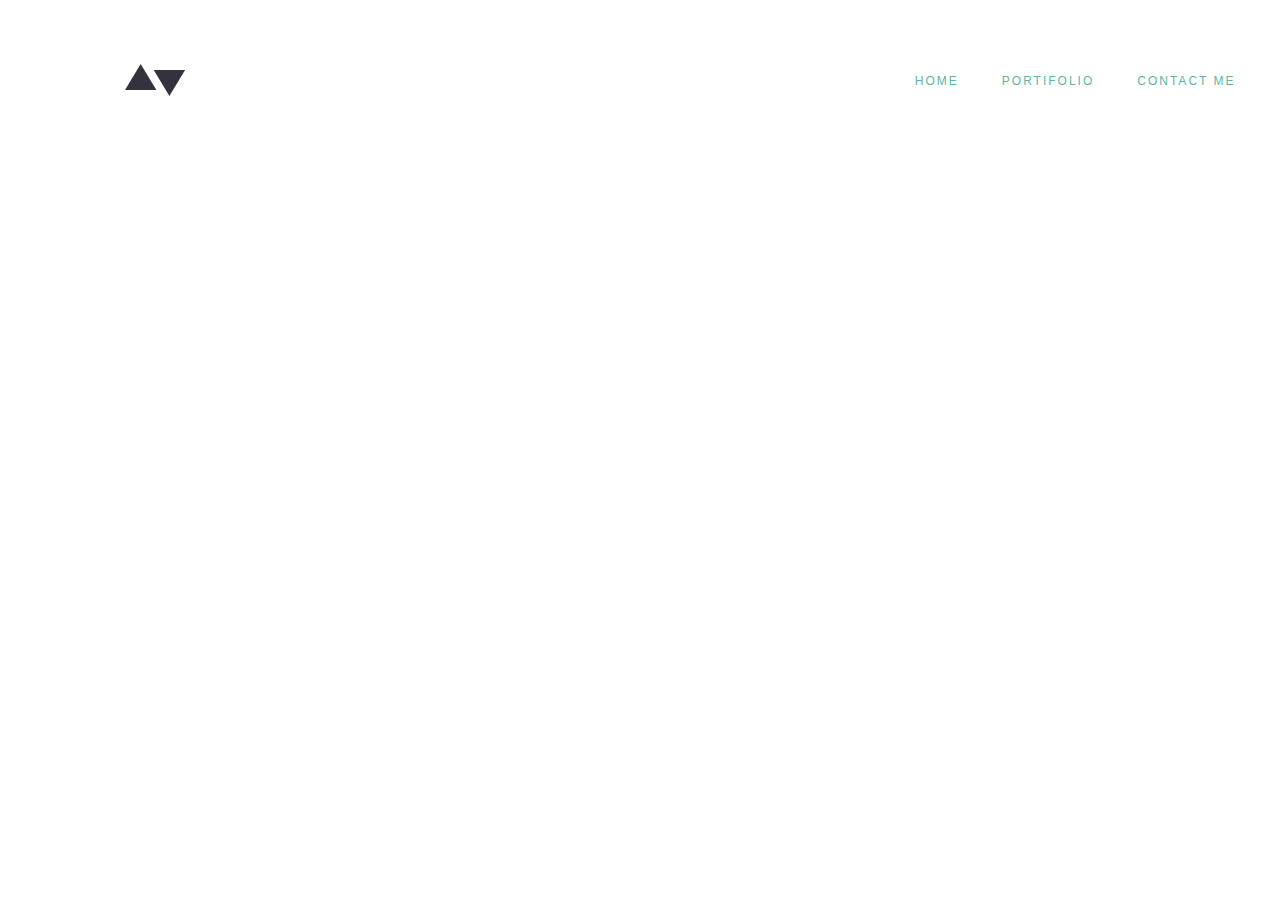
==== 1page/index.html @ a8e0e72b "test" ====
<!DOCTYPE html>
<html lang="en">

<head>
    <meta charset="UTF-8">
    <meta name="viewport" content="width=device-width, initial-scale=1.0">
    <link rel="logo " href="./asserts/img/svg/header img.svg">
    <link rel="stylesheet" href="./css/main.css">
    <title> <!-- site-name  --> </title>
</head>

<body>
    <div class="container">
        <header>
            <div class="header">
                <img src="./asserts/img/svg/header img.svg" alt="logo">
                <ul>
                    <li><a href="../1page/index.html">Home</a></li>
                    <li><a href="../2page/portifolio.html">Portifolio</a></li>
                    <li><a href="+998931050011">Contact me</a></li>
                </ul>
            </div>
        </header>
        <main>
            <div class="hero">


















            </div>



















        </main>




























    </div>






















</body>

</html>
---- 1page/css/main.css ----
@import url("https://fonts.googleapis.com/css2?family=Ibarra+Real+Nova:wght@400;700&family=Public+Sans&display=swap");
*::before,
*::after,
* {
  margin: 0;
  padding: 0;
  box-sizing: border-box;
}

body {
  font-family: sans-serif;
}

ul {
  list-style: none;
}

a {
  display: inline-block;
  text-decoration: none;
}

span {
  display: inline-block;
}

button {
  cursor: pointer;
}

img {
  display: inline-block;
}

.container {
  width: 1071px;
  padding: 0 20px;
  margin: 0 auto;
}

.header {
  display: flex;
  align-items: center;
  justify-content: space-between;
  margin-top: 64px;
  width: 1111px;
  height: 32px;
}
.header > ul {
  display: flex;
  align-items: center;
  gap: 43px;
}
.header > ul > li > a {
  color: #5FB4A2;
  font-size: 12px;
  font-style: normal;
  font-weight: 400;
  line-height: normal;
  letter-spacing: 2px;
  text-transform: uppercase;
}
.header > ul > li > a:active {
  color: #33323D;
  transition: all 3 ease;
}

.hero {
  width: 1111px;
  height: 798px;
  background-image: url("../../asserts/img/tvimg.png");
  background-repeat: no-repeat;
}/*# sourceMappingURL=main.css.map */
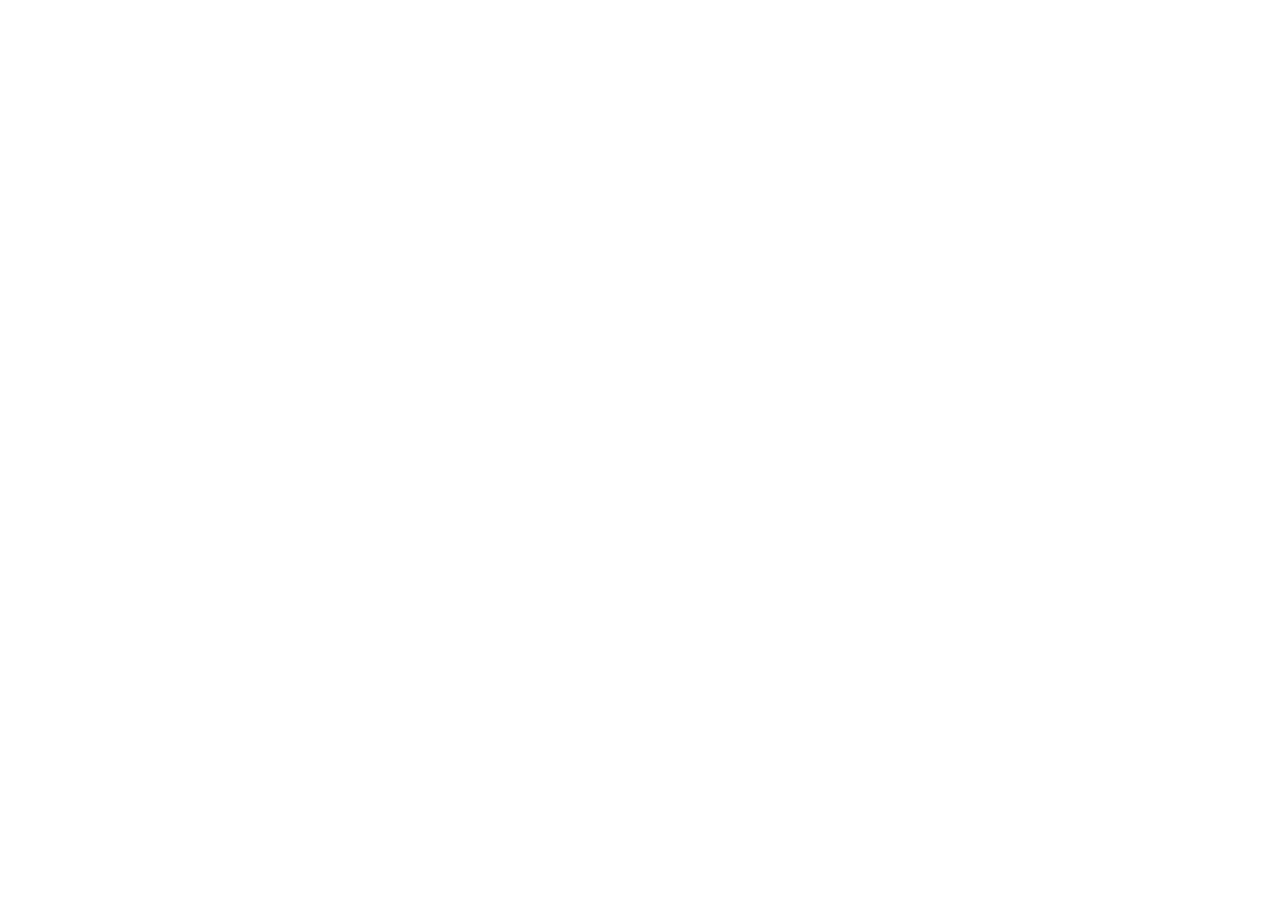
==== commit 584ddd6b: "testt" ====
--- a/1page/index.html
+++ b/1page/index.html
@@ -1,118 +1,12 @@
 <!DOCTYPE html>
 <html lang="en">
-
 <head>
     <meta charset="UTF-8">
     <meta name="viewport" content="width=device-width, initial-scale=1.0">
-    <link rel="logo " href="./asserts/img/svg/header img.svg">
     <link rel="stylesheet" href="./css/main.css">
     <title> <!-- site-name  --> </title>
 </head>
-
 <body>
-    <div class="container">
-        <header>
-            <div class="header">
-                <img src="./asserts/img/svg/header img.svg" alt="logo">
-                <ul>
-                    <li><a href="../1page/index.html">Home</a></li>
-                    <li><a href="../2page/portifolio.html">Portifolio</a></li>
-                    <li><a href="+998931050011">Contact me</a></li>
-                </ul>
-            </div>
-        </header>
-        <main>
-            <div class="hero">
-
-
-
-
-
-
-
-
-
-
-
-
-
-
-
-
-
-
-            </div>
-
-
-
-
-
-
-
-
-
-
-
-
-
-
-
-
-
-
-
-        </main>
-
-
-
-
-
-
-
-
-
-
-
-
-
-
-
-
-
-
-
-
-
-
-
-
-
-
-
-
-    </div>
-
-
-
-
-
-
-
-
-
-
-
-
-
-
-
-
-
-
-
-
-
-
+    
 </body>
-
 </html>--- a/1page/css/main.css
+++ b/1page/css/main.css
@@ -33,41 +33,13 @@
 }
 
 .container {
-  width: 1071px;
   padding: 0 20px;
   margin: 0 auto;
 }
 
-.header {
-  display: flex;
-  align-items: center;
-  justify-content: space-between;
-  margin-top: 64px;
-  width: 1111px;
-  height: 32px;
+.bookmark-hero {
+  background-color: #5267E0;
 }
-.header > ul {
-  display: flex;
-  align-items: center;
-  gap: 43px;
-}
-.header > ul > li > a {
-  color: #5FB4A2;
-  font-size: 12px;
-  font-style: normal;
-  font-weight: 400;
-  line-height: normal;
-  letter-spacing: 2px;
-  text-transform: uppercase;
-}
-.header > ul > li > a:active {
-  color: #33323D;
-  transition: all 3 ease;
-}
-
-.hero {
-  width: 1111px;
-  height: 798px;
-  background-image: url("../../asserts/img/tvimg.png");
-  background-repeat: no-repeat;
+.bookmark-hero_img {
+  background-color: #5267E0;
 }/*# sourceMappingURL=main.css.map */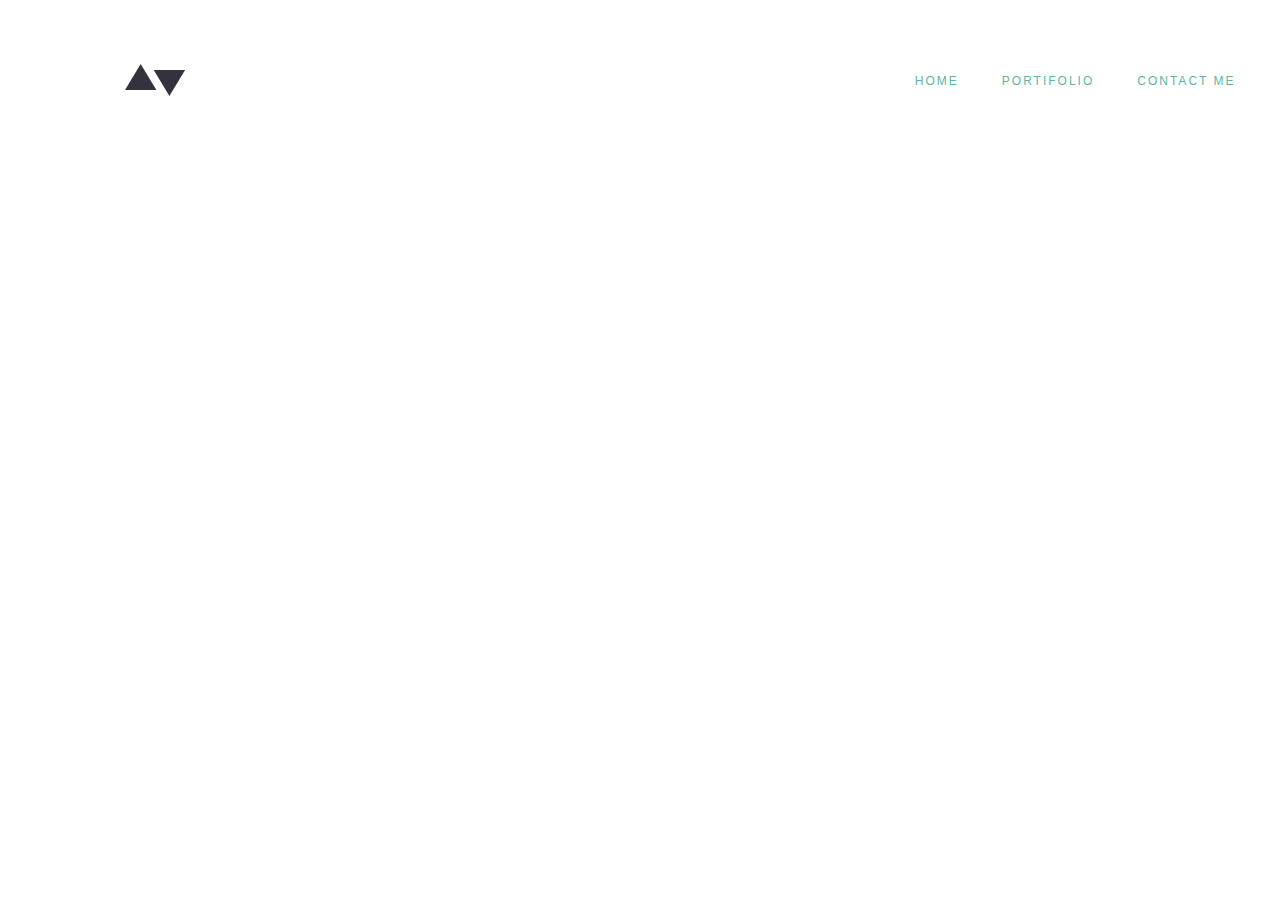
==== commit 06d4c847: "test" ====
--- a/1page/index.html
+++ b/1page/index.html
@@ -1,12 +1,122 @@
 <!DOCTYPE html>
 <html lang="en">
+
 <head>
     <meta charset="UTF-8">
     <meta name="viewport" content="width=device-width, initial-scale=1.0">
+    <link rel="logo " href="./asserts/img/svg/header img.svg">
     <link rel="stylesheet" href="./css/main.css">
     <title> <!-- site-name  --> </title>
 </head>
+
 <body>
-    
+    <div class="container">
+        <header>
+            <div class="header">
+                <img src="./asserts/img/svg/header img.svg" alt="logo">
+                <ul>
+                    <li><a href="../1page/index.html">Home</a></li>
+                    <li><a href="../2page/portifolio.html">Portifolio</a></li>
+                    <li><a href="+998931050011">Contact me</a></li>
+                </ul>
+            </div>
+        </header>
+        <main>
+            <div class="hero">
+
+
+
+
+
+                
+
+
+
+
+
+
+
+
+
+
+
+
+
+
+
+
+            </div>
+
+
+
+
+
+
+
+
+
+
+
+
+
+
+
+
+
+
+
+        </main>
+
+
+
+
+
+
+
+
+
+
+
+
+
+
+
+
+
+
+
+
+
+
+
+
+
+
+
+
+    </div>
+
+
+
+
+
+
+
+
+
+
+
+
+
+
+
+
+
+
+
+
+
+
 </body>
+
 </html>--- a/1page/css/main.css
+++ b/1page/css/main.css
@@ -33,13 +33,34 @@
 }
 
 .container {
+  width: 1071px;
   padding: 0 20px;
   margin: 0 auto;
 }
 
-.bookmark-hero {
-  background-color: #5267E0;
+.header {
+  display: flex;
+  align-items: center;
+  justify-content: space-between;
+  margin-top: 64px;
+  width: 1111px;
+  height: 32px;
 }
-.bookmark-hero_img {
-  background-color: #5267E0;
+.header > ul {
+  display: flex;
+  align-items: center;
+  gap: 43px;
+}
+.header > ul > li > a {
+  color: #5FB4A2;
+  font-size: 12px;
+  font-style: normal;
+  font-weight: 400;
+  line-height: normal;
+  letter-spacing: 2px;
+  text-transform: uppercase;
+}
+.header > ul > li > a:active {
+  color: #33323D;
+  transition: all 3 ease;
 }/*# sourceMappingURL=main.css.map */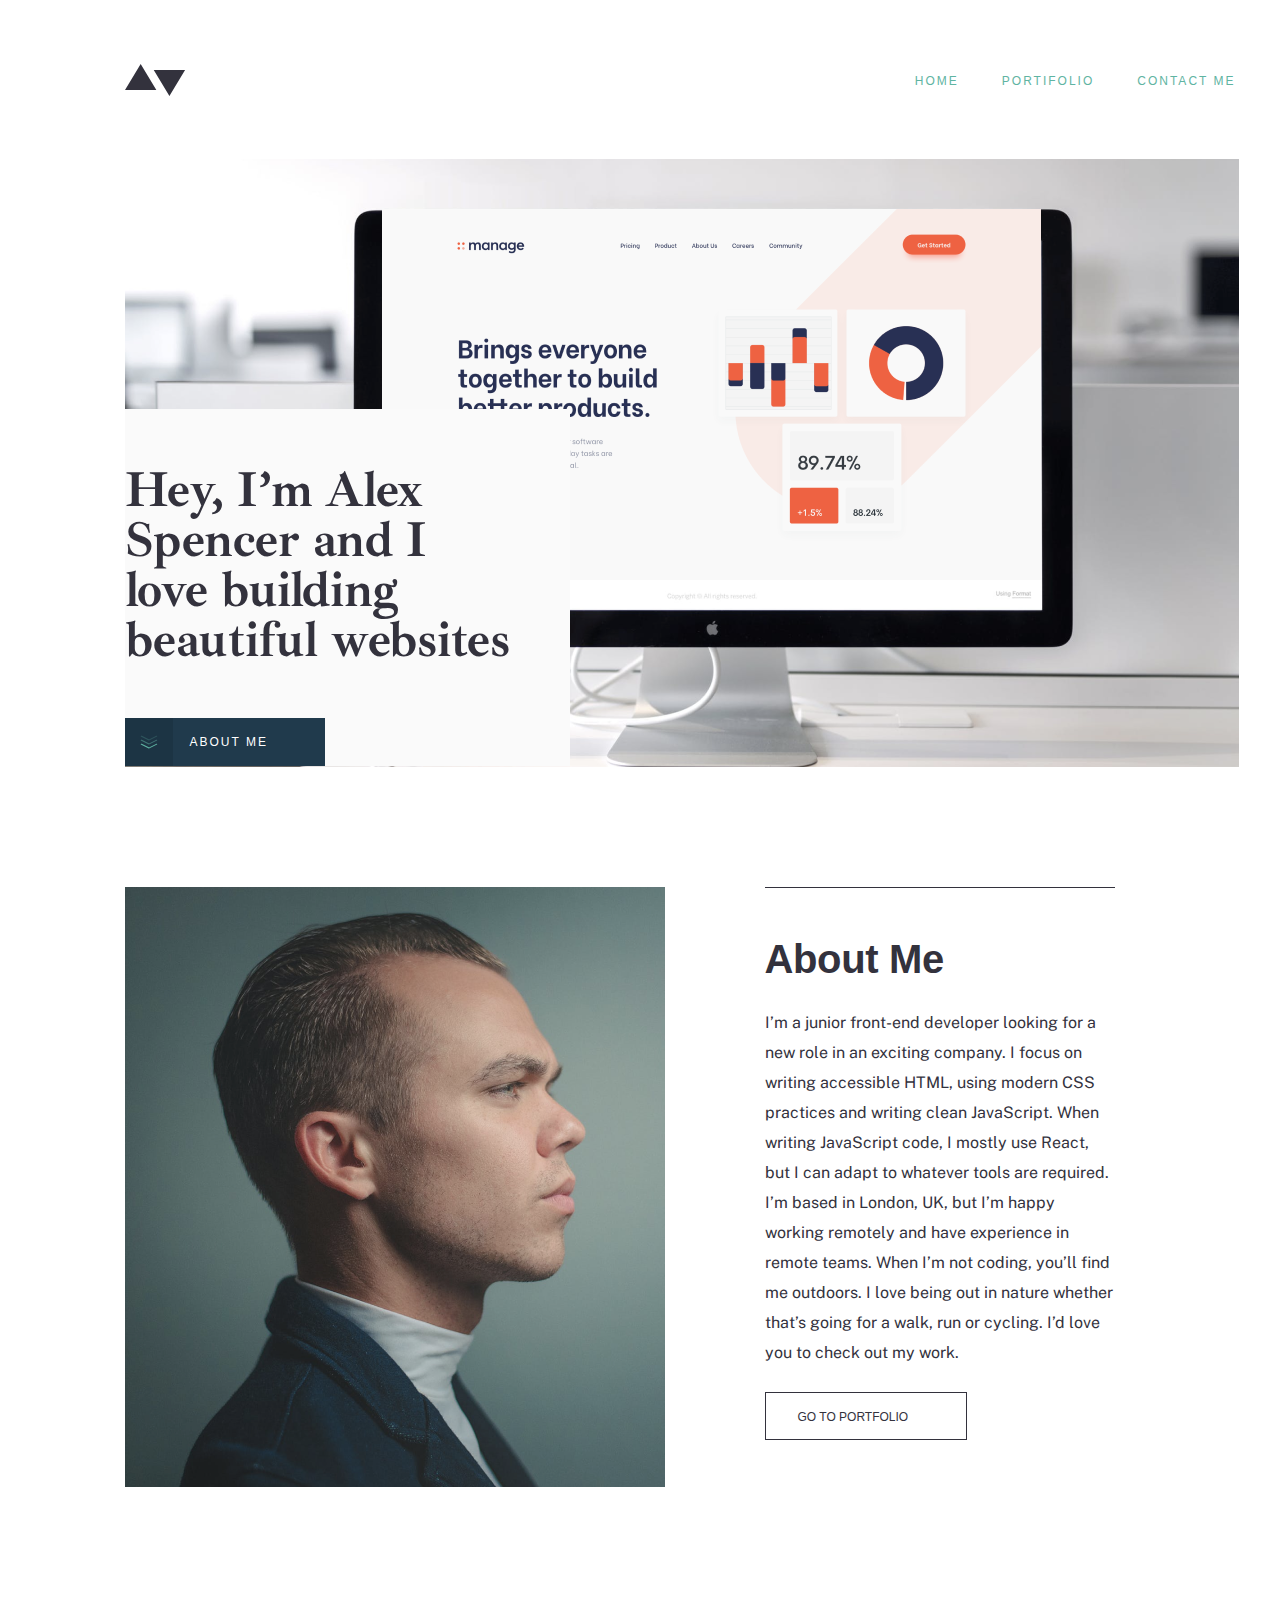
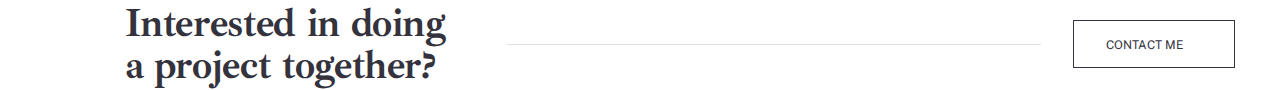
==== commit cd699649: "test" ====
--- a/1page/index.html
+++ b/1page/index.html
@@ -23,12 +23,66 @@
         </header>
         <main>
             <div class="hero">
+                <div class="hero-box">
+                    <div class="hero-img">
+                        <img src="./asserts/img/backgraund.png" alt="img">
+                    </div>
+                    <div class="hero-absolut">
+                        <img src="./asserts/img/Porto 1.png" alt="img">
+                    </div>
+                    <div class="hero-title">
+                        <h1>Hey, I’m Alex Spencer and I love building beautiful websites</h1>
+                        <div class="hero-button">
+                            <img src="./asserts/img/svg/Group 6 (1).png" alt="img">
+                            <a href="#">About me</a>
+                        </div>
+                    </div>
+
+                    <section>
+                        <div class="section">
+                            <img width="540" height="600" src="./asserts/img/person.png" alt="img">
+                            <div class="section-title">
+                                <h2 class="section-title-h2">About Me</h2>
+                                <p>I’m a junior front-end developer looking for a new role in an exciting company. I
+                                    focus on writing accessible HTML, using modern CSS practices and writing clean
+                                    JavaScript. When writing JavaScript code, I mostly use React, but I can adapt to
+                                    whatever tools are required. I’m based in London, UK, but I’m happy working remotely
+                                    and have experience in remote teams. When I’m not coding, you’ll find me outdoors. I
+                                    love being out in nature whether that’s going for a walk, run or cycling. I’d love
+                                    you to check out my work.</p>
+                                <a href="../2page/portifolio.html">GO TO PORTFOLIO</a>
+
+                            </div>
+                        </div>
+                        <div class="section-box">
+                            <h2>Interested in doing a project together?</h2>
+                            <img width="534"  height="1" src="./asserts/img/path.png" alt="img">
+                            <a href="#">CONTACT ME</a>
+
+
+
+
+                        </div>
+                    </section>
 
 
 
 
 
-                
+
+
+
+
+
+
+
+
+                </div>
+
+
+
+
+
 
 
 
--- a/1page/css/main.css
+++ b/1page/css/main.css
@@ -63,4 +63,130 @@
 .header > ul > li > a:active {
   color: #33323D;
   transition: all 3 ease;
+}
+
+.hero {
+  position: relative;
+}
+.hero-box {
+  width: 1111px;
+  height: 600px;
+  margin-top: 63px;
+  margin-bottom: 116px;
+}
+.hero-absolut {
+  position: absolute;
+  top: 50px;
+  right: 115px;
+}
+.hero-absolut > img {
+  width: 659px;
+}
+.hero-title {
+  position: absolute;
+  padding: 56px 55px 53px 0;
+  width: 445px;
+  height: 357px;
+  background: #FAFAFA;
+  top: 250px;
+}
+.hero-title > h1 {
+  color: #33323D;
+  font-family: Ibarra Real Nova;
+  font-size: 50px;
+  font-style: normal;
+  font-weight: 700;
+  line-height: 50px;
+  letter-spacing: -0.446px;
+}
+.hero-button {
+  display: flex;
+  align-items: center;
+  margin-top: 53px;
+  width: 200px;
+  height: 48px;
+  background: #203A4C;
+}
+.hero-button > a {
+  color: #FFF;
+  padding: 17px;
+  text-align: center;
+  font-size: 12px;
+  font-style: normal;
+  font-weight: 400;
+  line-height: normal;
+  letter-spacing: 2px;
+  text-transform: uppercase;
+}
+
+.section {
+  display: flex;
+  gap: 100px;
+  margin-top: 116px;
+}
+.section-title {
+  border-top: 1px solid #33323D;
+}
+.section-title-h2 {
+  margin-top: 50px;
+  color: #33323D;
+  width: 350px;
+  font-size: 40px;
+  font-style: normal;
+  font-weight: 700;
+  line-height: 42px;
+  letter-spacing: -0.357px;
+}
+.section-title > p {
+  width: 350px;
+  color: #33323D;
+  font-family: Public Sans;
+  font-size: 16px;
+  font-style: normal;
+  font-weight: 400;
+  line-height: 30px;
+  margin-top: 28px;
+  margin-bottom: 24px;
+}
+.section-title > a {
+  width: 202px;
+  height: 48px;
+  border: 1px solid #33323D;
+  color: #33323D;
+  padding: 17px 32px;
+  font-size: 12px;
+  font-style: normal;
+  font-weight: 400;
+  line-height: normal;
+  text-transform: uppercase;
+}
+.section-box {
+  margin-top: 115px;
+  margin-bottom: 150px;
+  display: flex;
+  align-items: center;
+  gap: 32px;
+}
+.section-box > h2 {
+  width: 350px;
+  color: #33323D;
+  font-family: Ibarra Real Nova;
+  font-size: 40px;
+  font-style: normal;
+  font-weight: 700;
+  line-height: 42px;
+  letter-spacing: -0.357px;
+}
+.section-box > a {
+  width: 162px;
+  height: 48px;
+  border: 1px solid #33323D;
+  padding: 17px 32px;
+  color: #33323D;
+  font-family: Public Sans;
+  font-size: 12px;
+  font-style: normal;
+  font-weight: 400;
+  line-height: normal;
+  text-transform: uppercase;
 }/*# sourceMappingURL=main.css.map */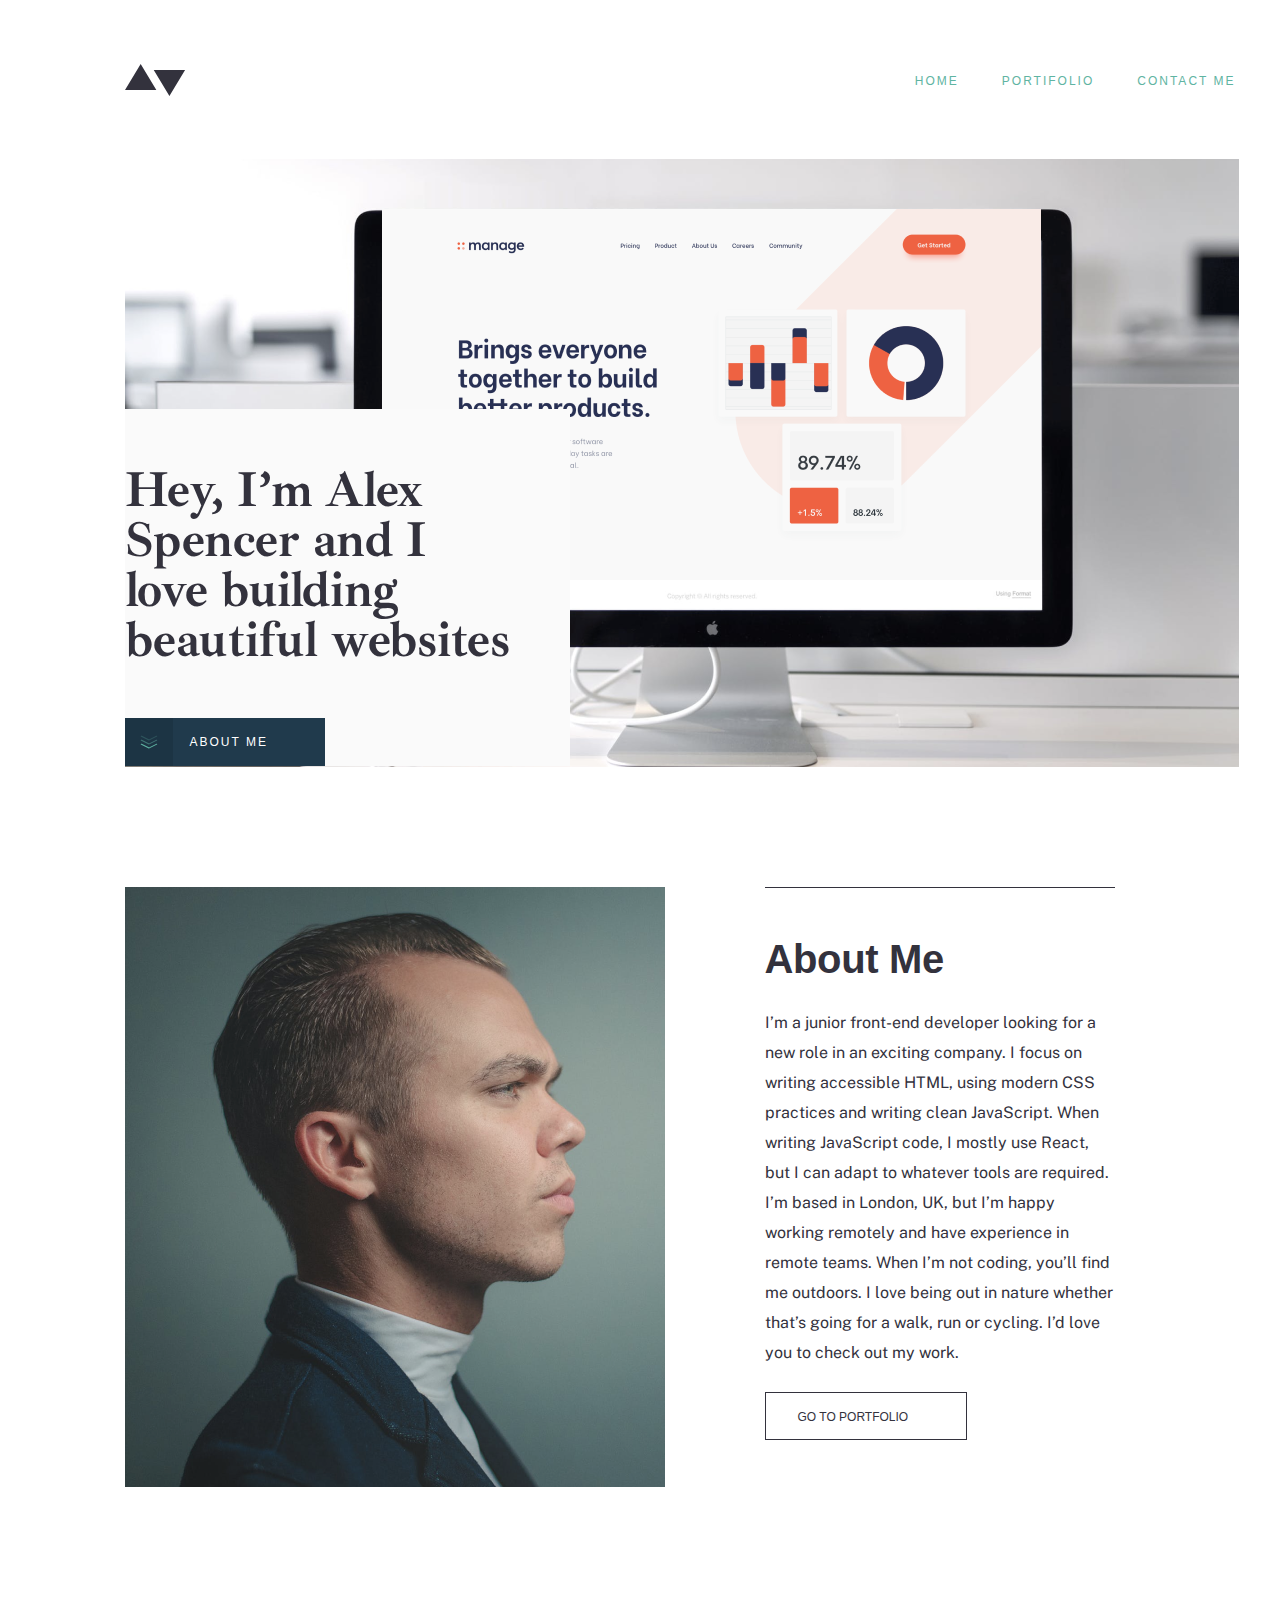
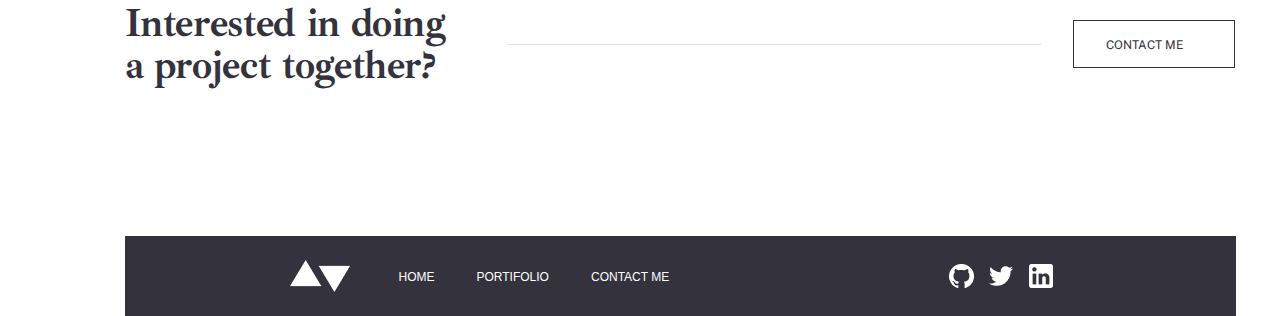
==== commit 5c93ea2d: "end 1 page" ====
--- a/1page/index.html
+++ b/1page/index.html
@@ -56,7 +56,7 @@
                         </div>
                         <div class="section-box">
                             <h2>Interested in doing a project together?</h2>
-                            <img width="534"  height="1" src="./asserts/img/path.png" alt="img">
+                            <img width="534" height="1" src="./asserts/img/path.png" alt="img">
                             <a href="#">CONTACT ME</a>
 
 
@@ -69,108 +69,21 @@
 
 
 
-
-
-
-
-
-
-
-
+                    <footer>
+                        <div class="footer">
+                            <img src="./asserts/img/svg/footer img.png" alt="img">
+                            <ul class="footer-list">
+                                <li><a href="#">Home</a></li>
+                                <li><a href="../2page/portifolio.html">Portifolio</a></li>
+                                <li><a href="+998931050011">Contact me</a></li>
+                            </ul>
+                            <img src="./asserts/img/svg/footer icon.png" alt="img">
+                        </div>
+                    </footer>
                 </div>
-
-
-
-
-
-
-
-
-
-
-
-
-
-
-
-
-
-
-
-
-
             </div>
-
-
-
-
-
-
-
-
-
-
-
-
-
-
-
-
-
-
-
         </main>
-
-
-
-
-
-
-
-
-
-
-
-
-
-
-
-
-
-
-
-
-
-
-
-
-
-
-
-
     </div>
-
-
-
-
-
-
-
-
-
-
-
-
-
-
-
-
-
-
-
-
-
-
 </body>
 
 </html>--- a/1page/css/main.css
+++ b/1page/css/main.css
@@ -189,4 +189,28 @@
   font-weight: 400;
   line-height: normal;
   text-transform: uppercase;
+}
+
+.footer {
+  width: 1111px;
+  height: 80px;
+  background: #33323D;
+  padding: 33px 165px;
+  display: flex;
+  align-items: center;
+}
+.footer-list {
+  display: flex;
+  align-items: center;
+  gap: 42px;
+  margin-left: 48px;
+  margin-right: 280px;
+}
+.footer-list > li > a {
+  color: #FFF;
+  font-size: 12px;
+  font-style: normal;
+  font-weight: 400;
+  line-height: normal;
+  text-transform: uppercase;
 }/*# sourceMappingURL=main.css.map */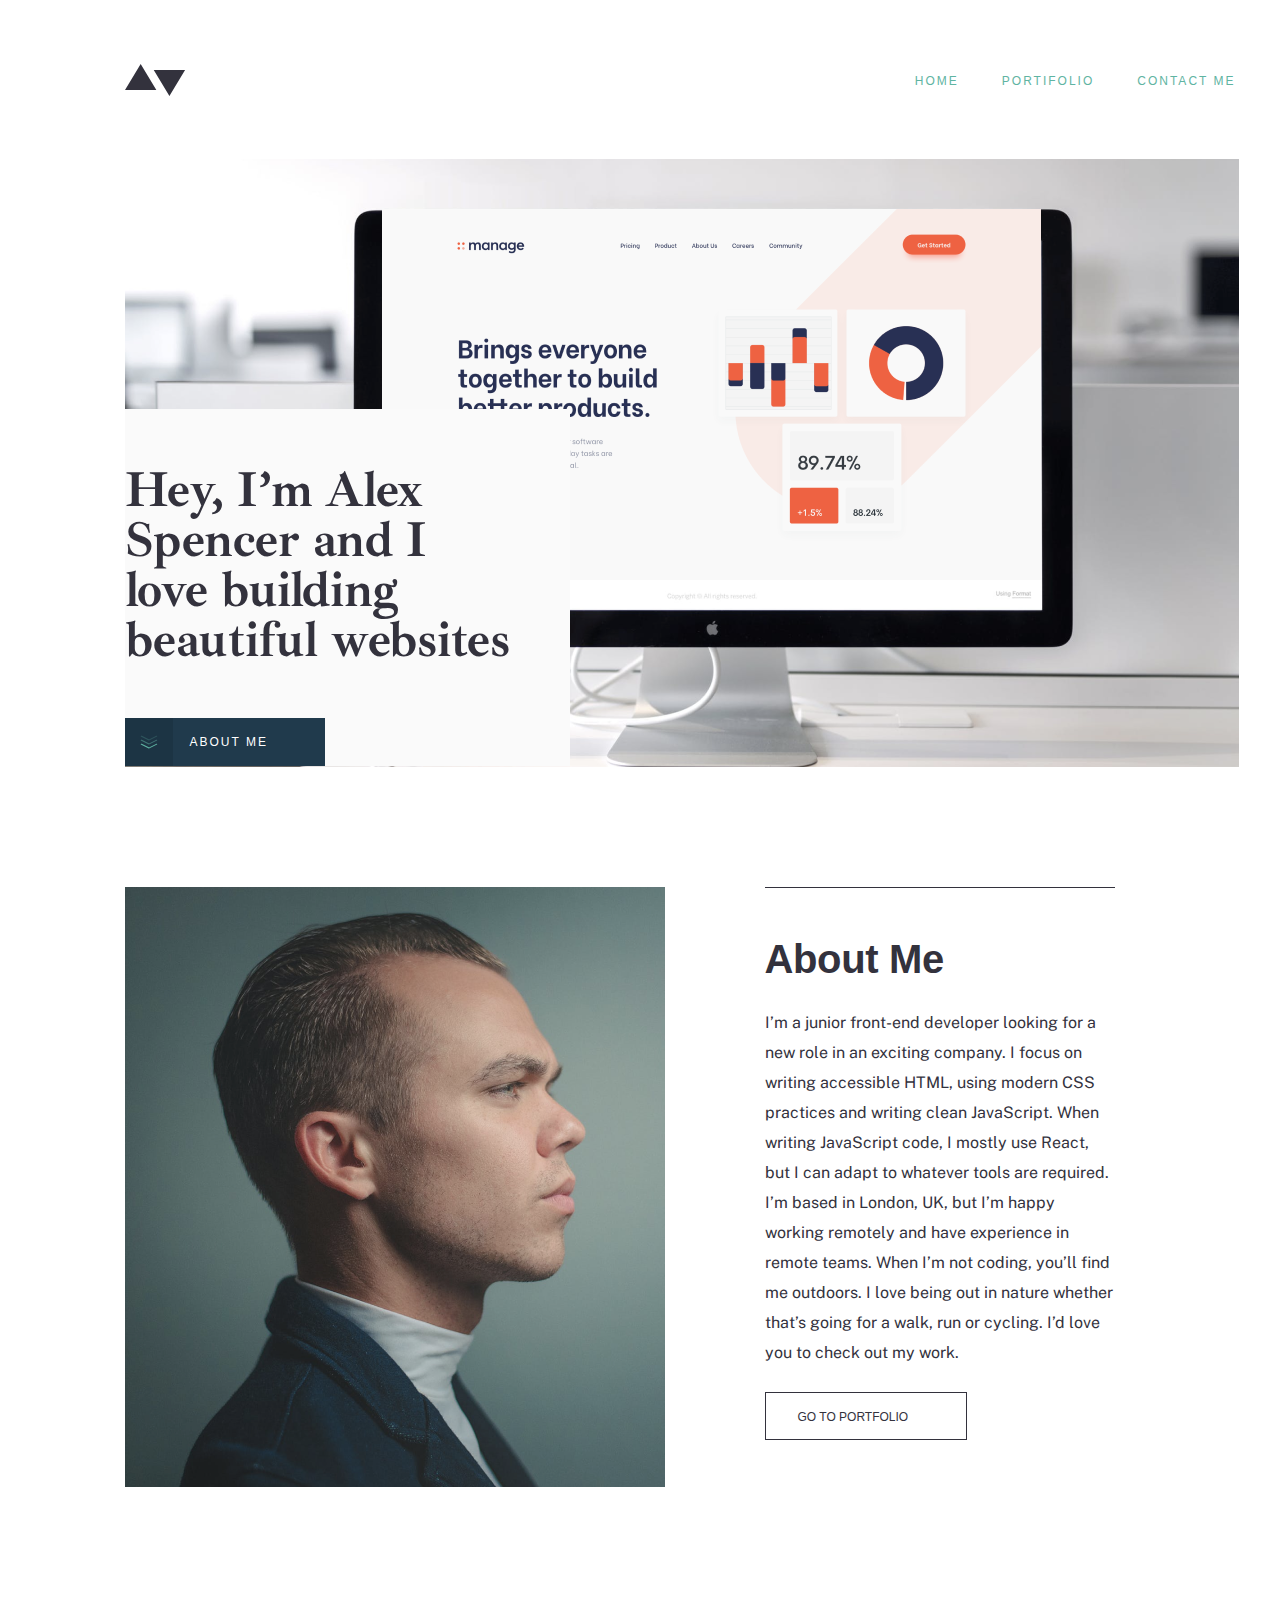
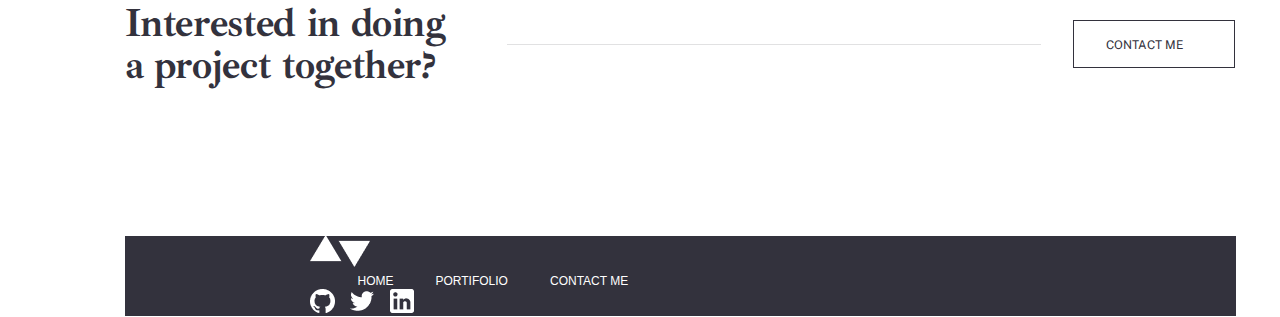
==== commit 17fe2bfc: "bookmark end commit" ====
--- a/1page/index.html
+++ b/1page/index.html
@@ -69,8 +69,8 @@
 
 
 
-                    <footer>
-                        <div class="footer">
+                    <footer class="footer">
+                        <div class="footer-box container">
                             <img src="./asserts/img/svg/footer img.png" alt="img">
                             <ul class="footer-list">
                                 <li><a href="#">Home</a></li>
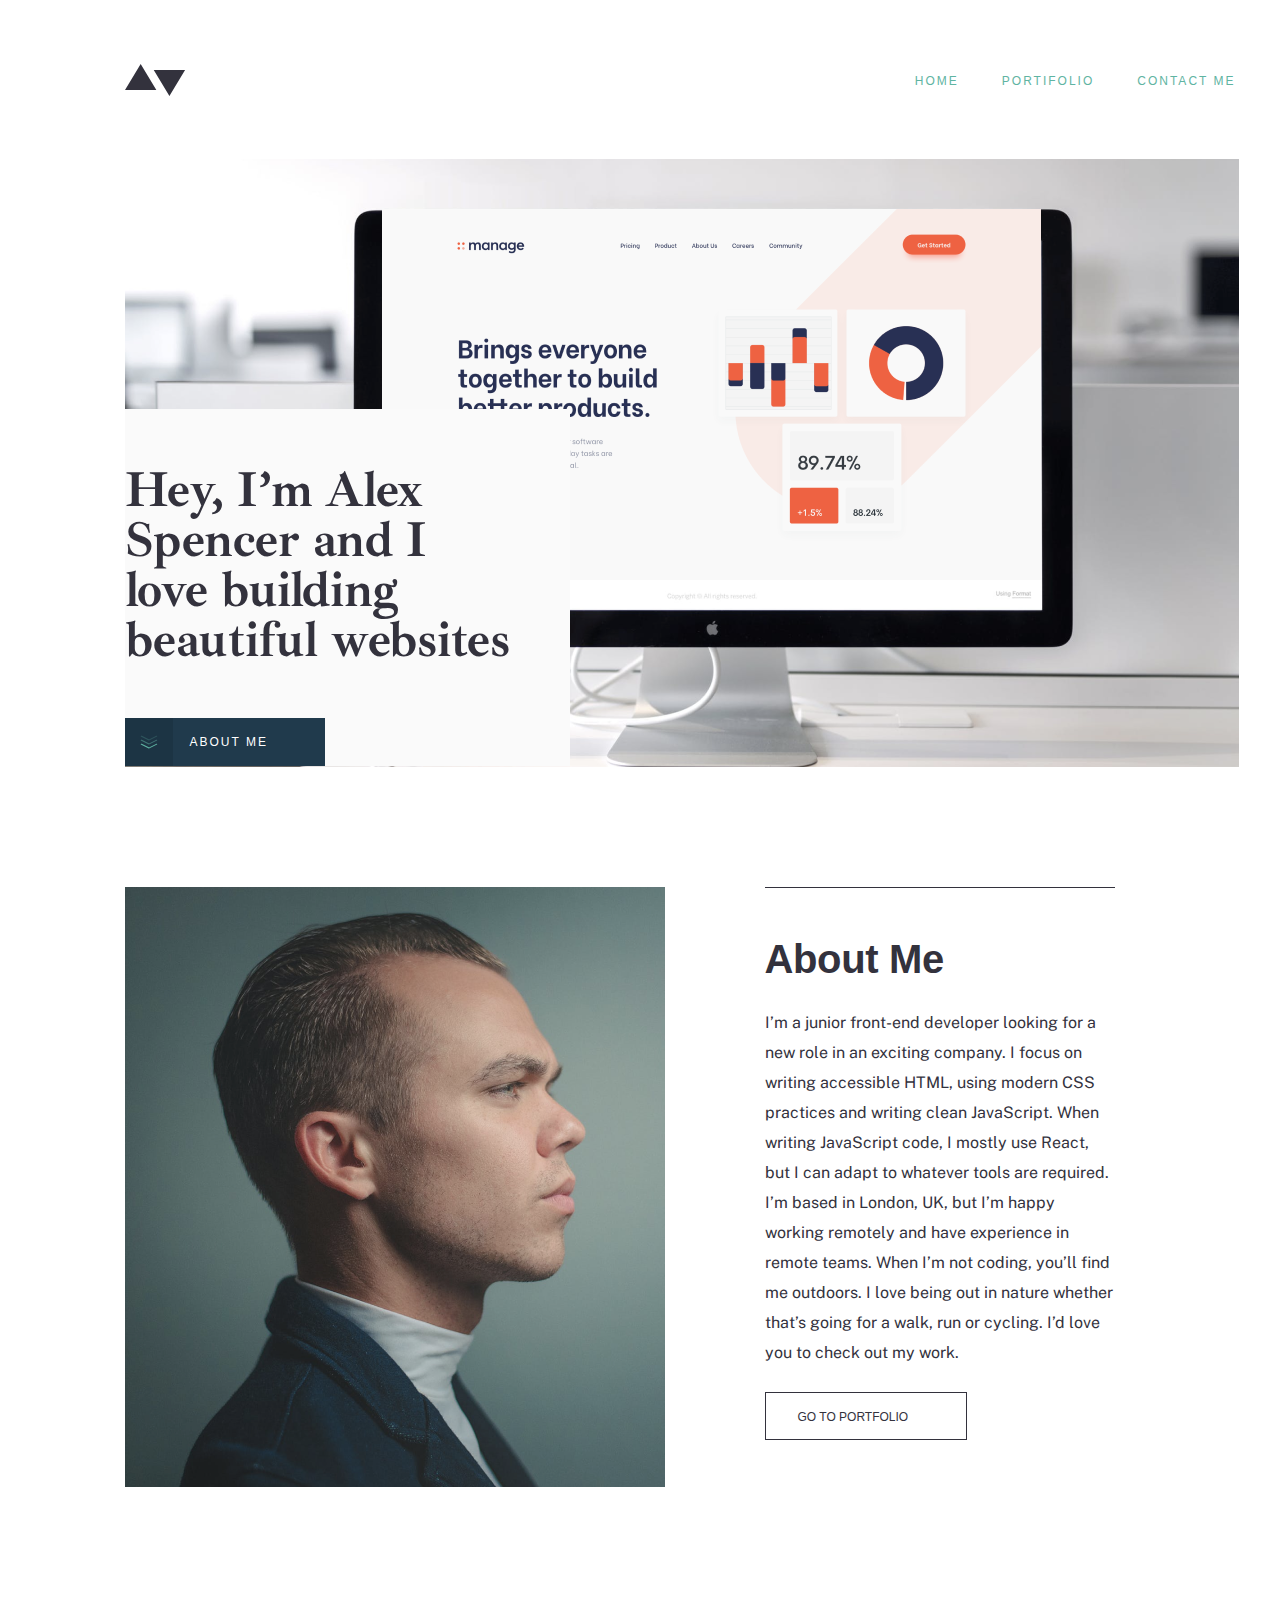
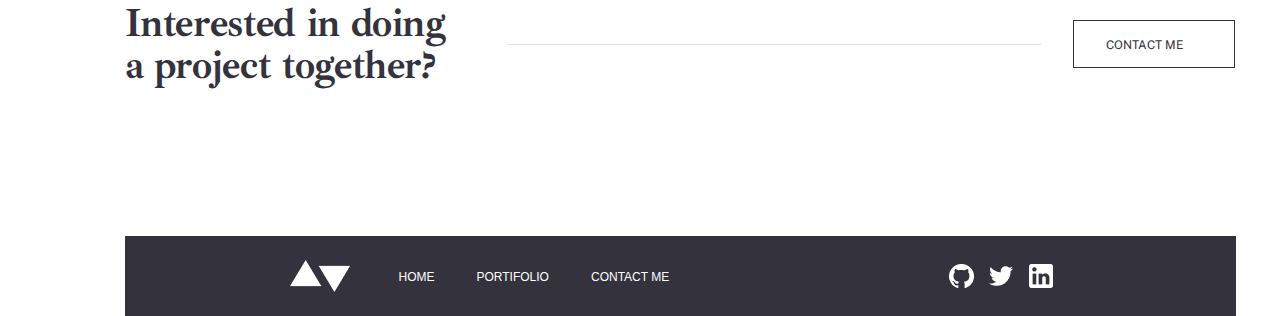
==== commit 4324ca5b: "test" ====
--- a/1page/index.html
+++ b/1page/index.html
@@ -58,19 +58,10 @@
                             <h2>Interested in doing a project together?</h2>
                             <img width="534" height="1" src="./asserts/img/path.png" alt="img">
                             <a href="#">CONTACT ME</a>
-
-
-
-
                         </div>
                     </section>
-
-
-
-
-
-                    <footer class="footer">
-                        <div class="footer-box container">
+                    <footer>
+                        <div class="footer">
                             <img src="./asserts/img/svg/footer img.png" alt="img">
                             <ul class="footer-list">
                                 <li><a href="#">Home</a></li>
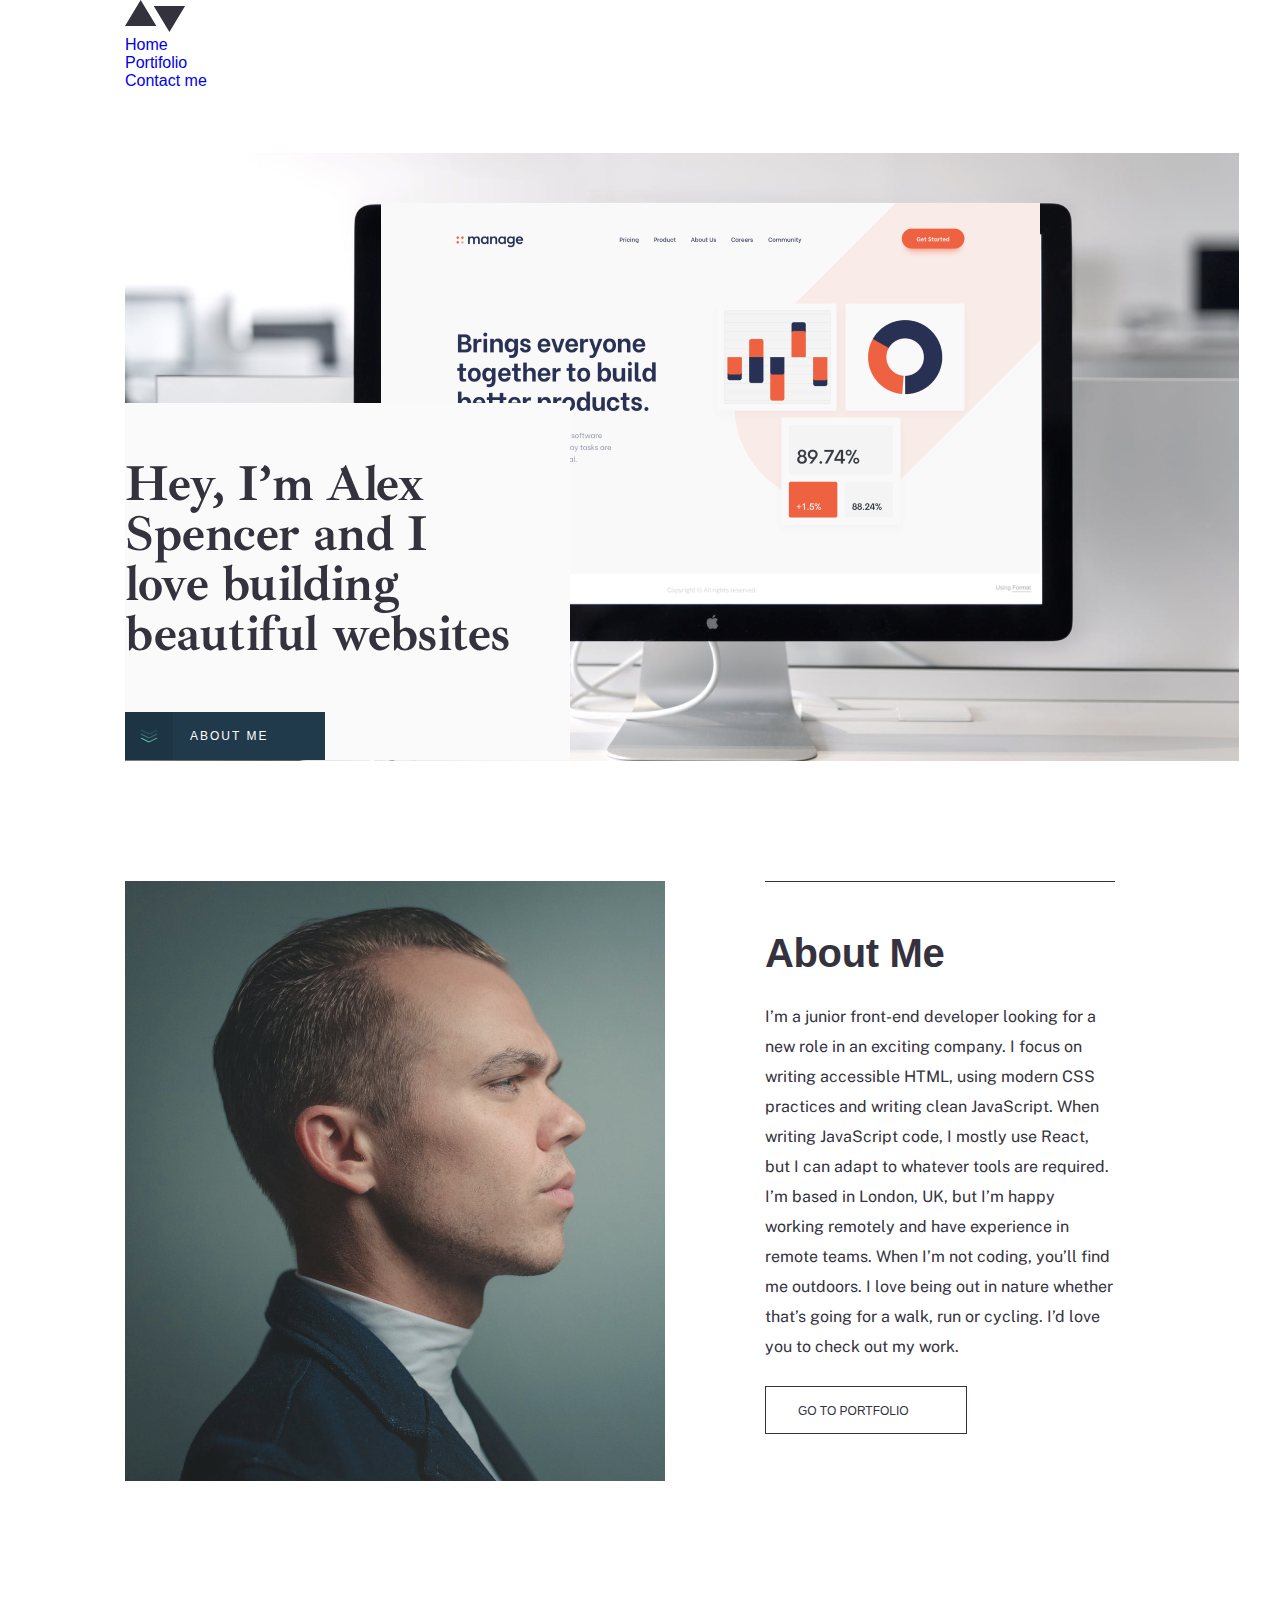
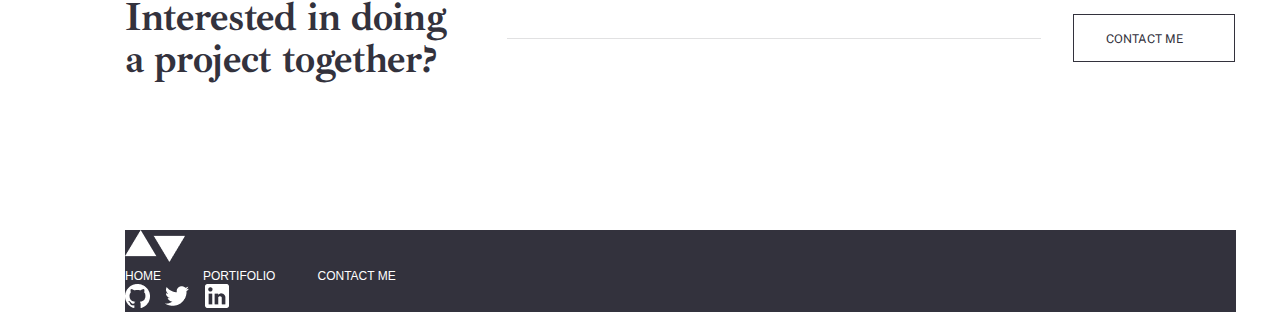
==== commit bd370d20: "test" ====
--- a/1page/index.html
+++ b/1page/index.html
@@ -4,7 +4,7 @@
 <head>
     <meta charset="UTF-8">
     <meta name="viewport" content="width=device-width, initial-scale=1.0">
-    <link rel="logo " href="./asserts/img/svg/header img.svg">
+    <link rel="logo " href="./assets/img/svg/header-img.svg">
     <link rel="stylesheet" href="./css/main.css">
     <title> <!-- site-name  --> </title>
 </head>
@@ -13,7 +13,7 @@
     <div class="container">
         <header>
             <div class="header">
-                <img src="./asserts/img/svg/header img.svg" alt="logo">
+                <img src="./assets/img/svg/header-img.svg" alt="logo">
                 <ul>
                     <li><a href="../1page/index.html">Home</a></li>
                     <li><a href="../2page/portifolio.html">Portifolio</a></li>
@@ -25,22 +25,22 @@
             <div class="hero">
                 <div class="hero-box">
                     <div class="hero-img">
-                        <img src="./asserts/img/backgraund.png" alt="img">
+                        <img src="./assets/img/backgraund.png" alt="img">
                     </div>
                     <div class="hero-absolut">
-                        <img src="./asserts/img/Porto 1.png" alt="img">
+                        <img src="./assets/img/Porto 1.png" alt="img">
                     </div>
                     <div class="hero-title">
                         <h1>Hey, I’m Alex Spencer and I love building beautiful websites</h1>
                         <div class="hero-button">
-                            <img src="./asserts/img/svg/Group 6 (1).png" alt="img">
+                            <img src="./assets/img/svg/Group 6 (1).png" alt="img">
                             <a href="#">About me</a>
                         </div>
                     </div>
 
                     <section>
                         <div class="section">
-                            <img width="540" height="600" src="./asserts/img/person.png" alt="img">
+                            <img width="540" height="600" src="./assets/img/person.png" alt="img">
                             <div class="section-title">
                                 <h2 class="section-title-h2">About Me</h2>
                                 <p>I’m a junior front-end developer looking for a new role in an exciting company. I
@@ -56,19 +56,19 @@
                         </div>
                         <div class="section-box">
                             <h2>Interested in doing a project together?</h2>
-                            <img width="534" height="1" src="./asserts/img/path.png" alt="img">
+                            <img width="534" height="1" src="./assets/img/path.png" alt="img">
                             <a href="#">CONTACT ME</a>
                         </div>
                     </section>
                     <footer>
                         <div class="footer">
-                            <img src="./asserts/img/svg/footer img.png" alt="img">
+                            <img src="./assets/img/svg/footer img.png" alt="img">
                             <ul class="footer-list">
                                 <li><a href="#">Home</a></li>
                                 <li><a href="../2page/portifolio.html">Portifolio</a></li>
                                 <li><a href="+998931050011">Contact me</a></li>
                             </ul>
-                            <img src="./asserts/img/svg/footer icon.png" alt="img">
+                            <img src="./assets/img/svg/footer icon.png" alt="img">
                         </div>
                     </footer>
                 </div>
--- a/1page/css/main.css
+++ b/1page/css/main.css
@@ -33,38 +33,38 @@
 }
 
 .container {
-  width: 1071px;
+  width: 1070px;
+  margin: 0 auto;
   padding: 0 20px;
-  margin: 0 auto;
-}
-
-.header {
+}
+.header-box {
   display: flex;
   align-items: center;
   justify-content: space-between;
   margin-top: 64px;
-  width: 1111px;
-  height: 32px;
-}
-.header > ul {
-  display: flex;
-  align-items: center;
-  gap: 43px;
-}
-.header > ul > li > a {
-  color: #5FB4A2;
-  font-size: 12px;
-  font-style: normal;
-  font-weight: 400;
-  line-height: normal;
-  letter-spacing: 2px;
-  text-transform: uppercase;
-}
-.header > ul > li > a:active {
-  color: #33323D;
-  transition: all 3 ease;
-}
-
+  margin-bottom: 94px;
+
+  &>ul {
+      display: flex;
+      align-items: center;
+      gap: 0 43px;
+  }
+
+  &>ul>li>a {
+      color: #5FB4A2;
+      font-size: 12px;
+      font-style: normal;
+      font-weight: 400;
+      line-height: normal;
+      letter-spacing: 2px;
+      text-transform: uppercase;
+  }
+
+  &>ul>li>a:active {
+      color: #33323D;
+      transition: all 3 ease;
+  }
+}
 .hero {
   position: relative;
 }
@@ -191,20 +191,20 @@
   text-transform: uppercase;
 }
 
+
 .footer {
-  width: 1111px;
-  height: 80px;
   background: #33323D;
-  padding: 33px 165px;
-  display: flex;
-  align-items: center;
+}
+.footer-box {
+  display: flex;
+  align-items: center;
+  justify-content: space-between;
+  padding: 33px 0;
 }
 .footer-list {
   display: flex;
   align-items: center;
-  gap: 42px;
-  margin-left: 48px;
-  margin-right: 280px;
+  gap: 0 42px;
 }
 .footer-list > li > a {
   color: #FFF;
